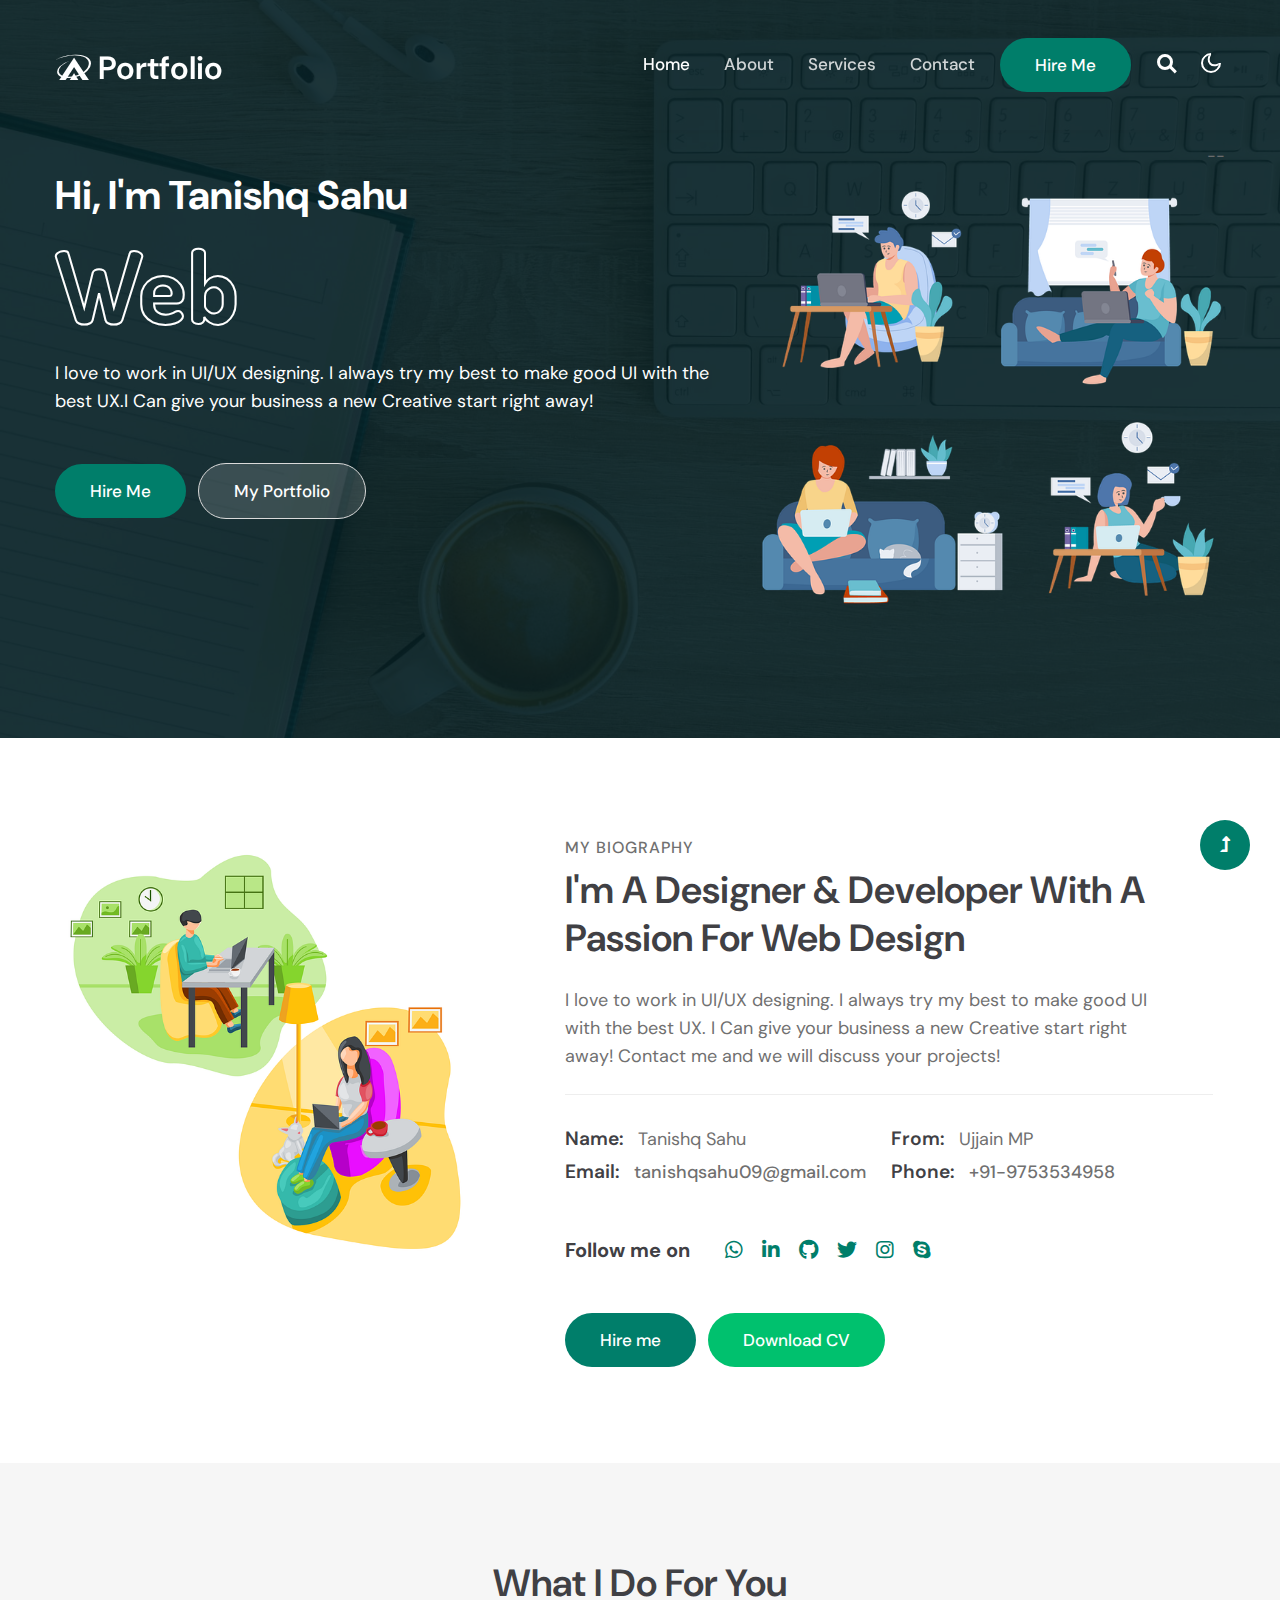
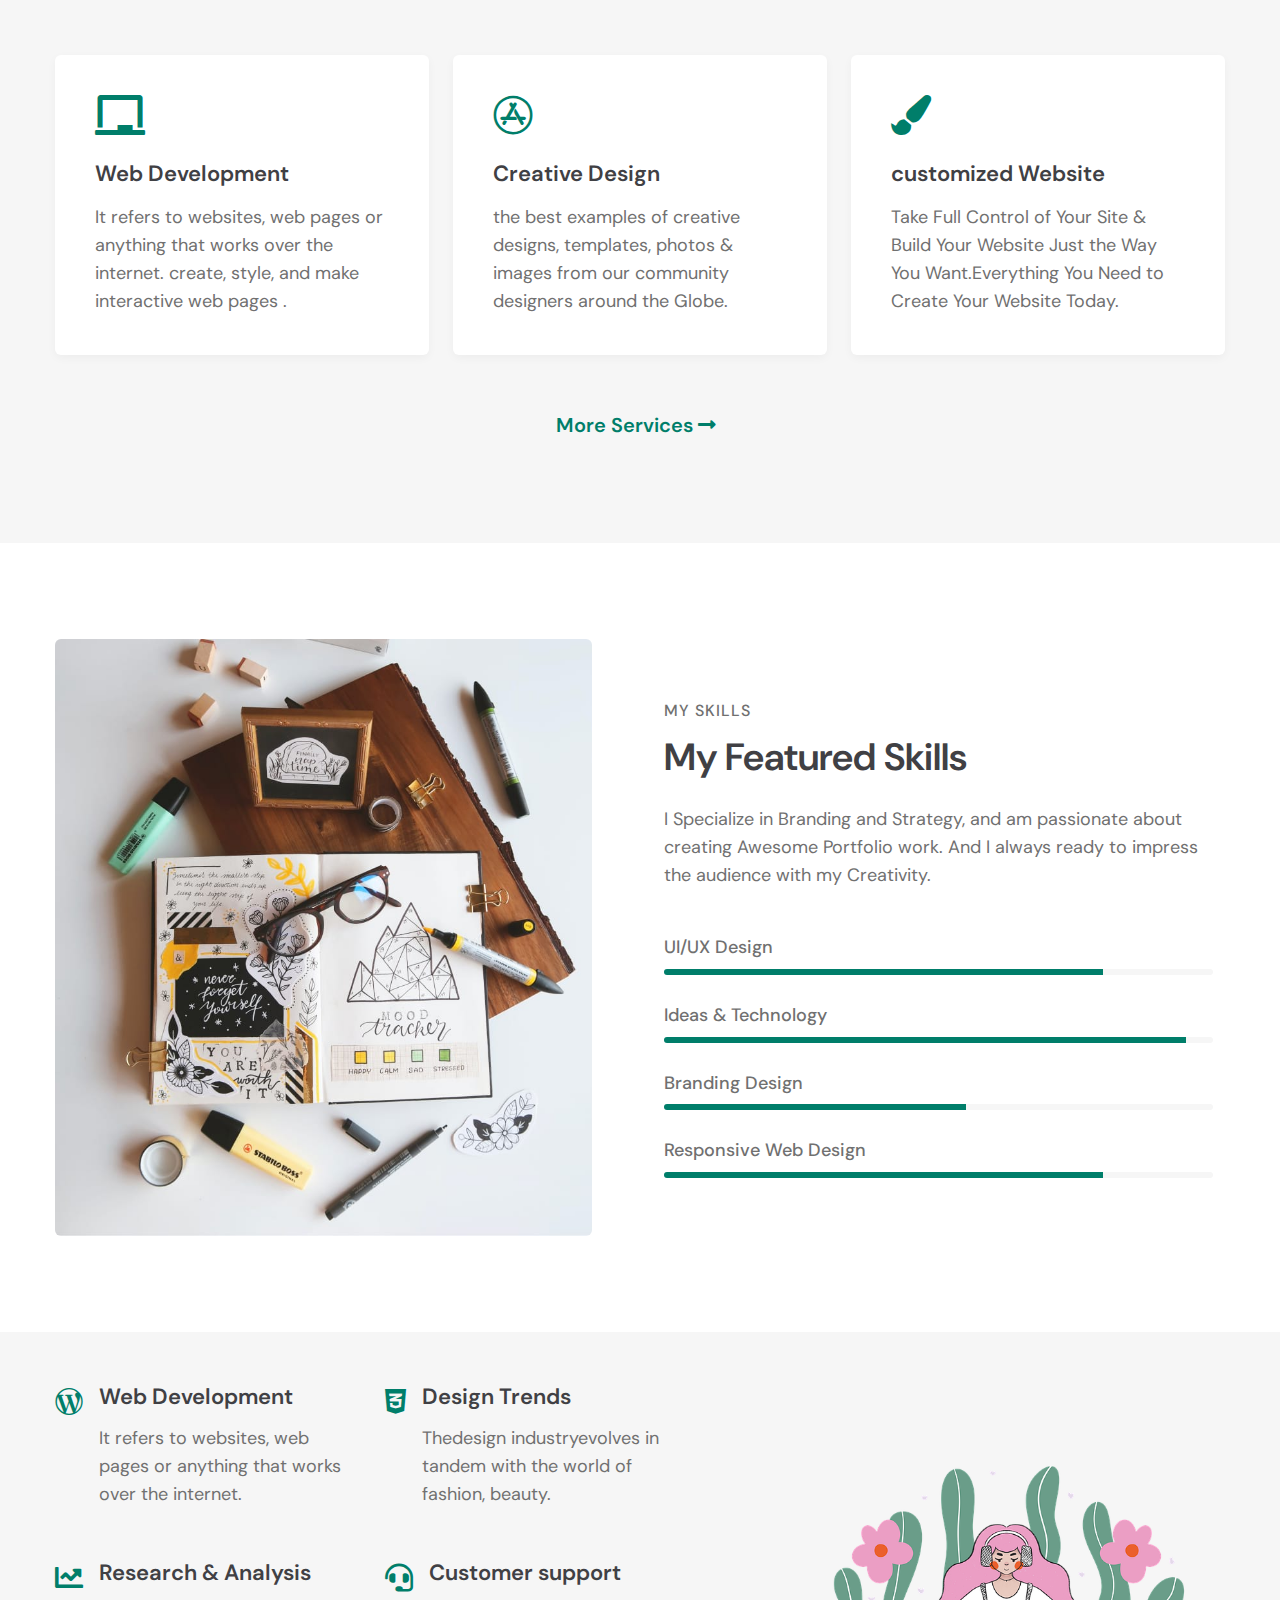
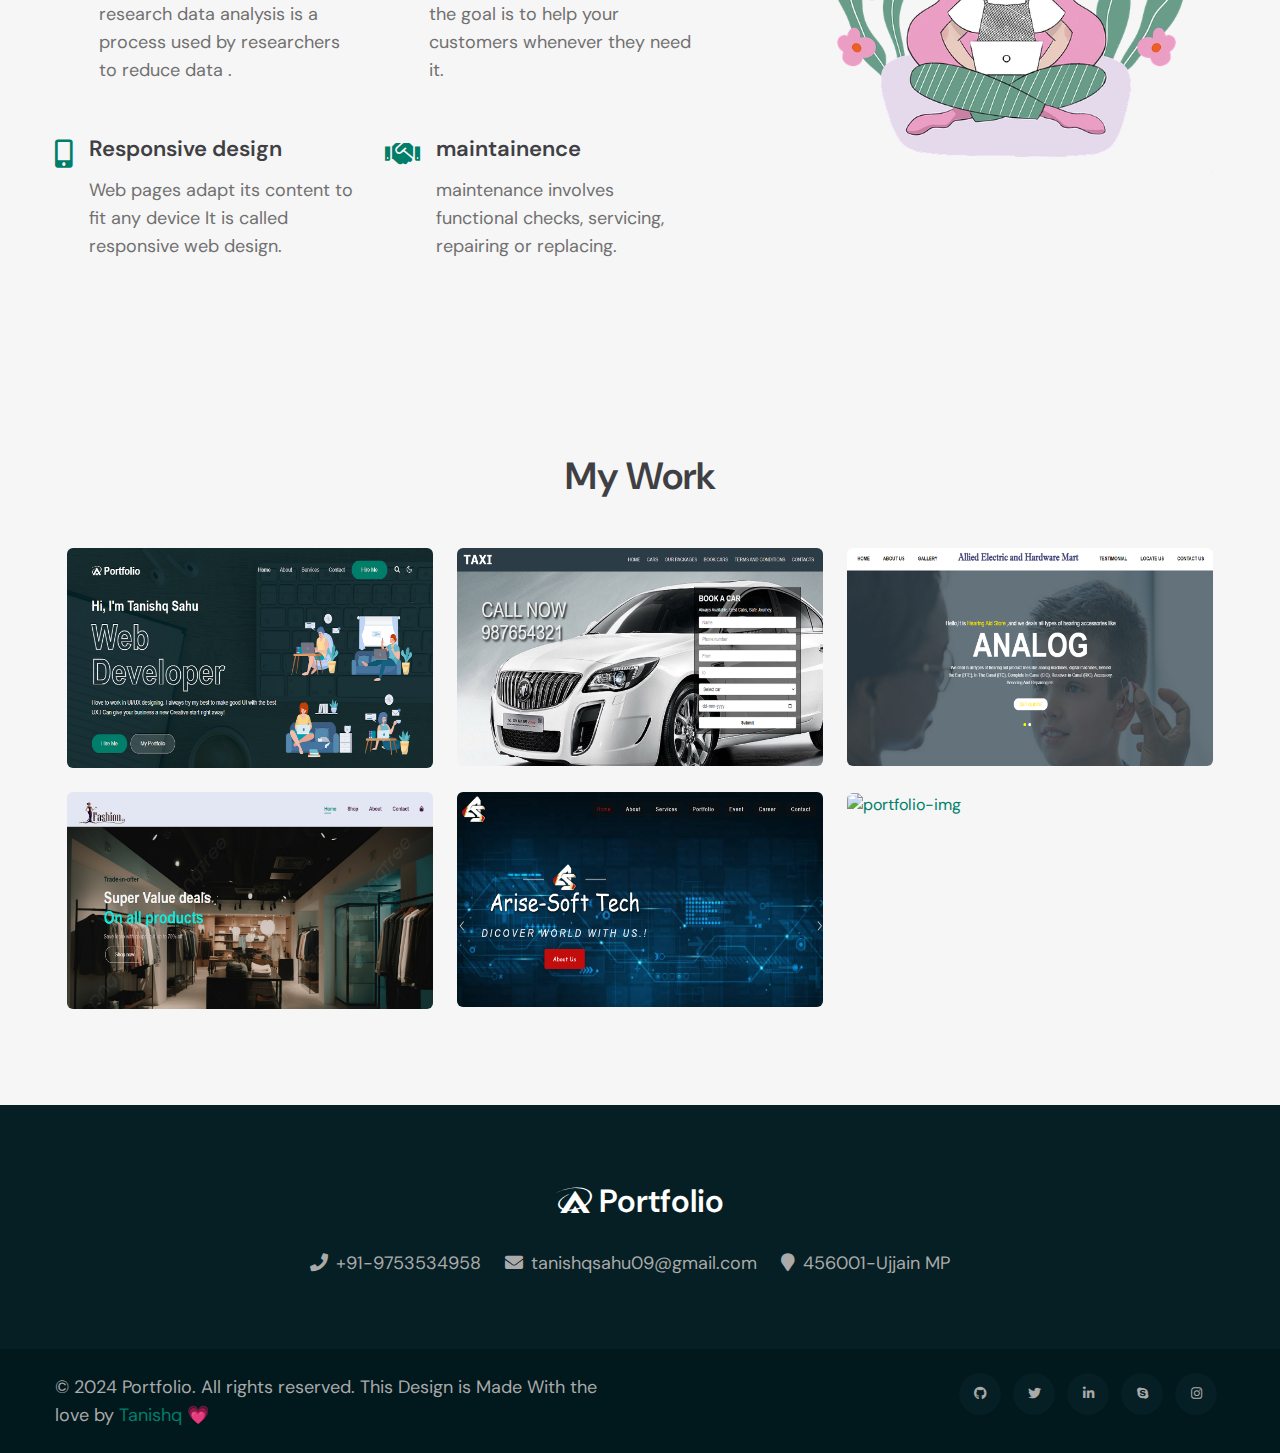
==== starter/index.html @ ec7590e4 "Add files via upload" ====
<!doctype html>
<html lang="en">

<head>
    <!-- Required meta tags -->
    <meta charset="utf-8">
    <meta name="viewport" content="width=device-width, initial-scale=1, shrink-to-fit=no">
    <title>Tanishq's Portfolio</title>

    <!-- google-fonts -->
    <link href="//fonts.googleapis.com/css2?family=Dosis:wght@300;400;500;600;800&display=swap" rel="stylesheet">
    <link href="//fonts.googleapis.com/css2?family=DM+Sans:wght@400;500;700&display=swap" rel="stylesheet">
    <!-- //google-fonts -->

    <!-- Template CSS Style link -->
    <link rel="stylesheet" href="assets/css/style-liberty.css">

</head>

<body>


    <!--header-->
    <header id="site-header" class="fixed-top">
        <div class="container">
            <nav class="navbar navbar-expand-lg stroke">
                <h1>
                    <a class="navbar-brand" href="index.html">
                        <i class="fab fa-asymmetrik"></i> Portfolio
                    </a>
                </h1>
                <!-- if logo is image enable this   
            <a class="navbar-brand" href="#index.html">
                <img src="image-path" alt="Your logo" title="Your logo" style="height:35px;" />
            </a> -->
                <button class="navbar-toggler collapsed bg-gradient" type="button" data-bs-toggle="collapse"
                    data-bs-target="#navbarTogglerDemo02" aria-controls="navbarTogglerDemo02" aria-expanded="false"
                    aria-label="Toggle navigation">
                    <span class="navbar-toggler-icon fa icon-expand fa-bars"></span>
                    <span class="navbar-toggler-icon fa icon-close fa-times"></span>
                </button>

                <div class="collapse navbar-collapse" id="navbarTogglerDemo02">
                    <ul class="navbar-nav ms-lg-auto align-items-center">
                        <li class="nav-item active">
                            <a class="nav-link" href="index.html">Home <span class="sr-only">(current)</span></a>
                        </li>
                        <li class="nav-item">
                            <a class="nav-link" href="about.html">About</a>
                        </li>
                        <li class="nav-item">
                            <a class="nav-link" href="services.html">Services</a>
                        </li>
                        <li class="nav-item">
                            <a class="nav-link" href="contact.html">Contact</a>
                        </li>

                        <!--/right-btn-->
                        <div class="header-btn mx-2">
                            <a class="btn btn-style btn-primary mr-lg-5" href="contact.html"> Hire Me</a>
                        </div>
                        <!--/right-btn-->

                    </ul>
                </div>

                <!-- search -->
                <ul class="cd-header-buttons px-lg-2">
                    <li>
                    <a class="cd-search-trigger" href="#cd-search">
                        <span></span>
                    </a>
                    </li>
                </ul>
                <div id="cd-search" class="cd-search">
                    <form action="#url" method="post">
                        <input name="Search" type="search" placeholder="Click enter after typing...">
                    </form>
                </div>
                <!-- //search -->
                
                <!-- toggle switch for light and dark theme -->
                <div class="cont-ser-position">
                    <nav class="navigation">
                        <div class="theme-switch-wrapper">
                            <label class="theme-switch" for="checkbox">
                                <input type="checkbox" id="checkbox">
                                <div class="mode-container">
                                    <i class="gg-sun"></i>
                                    <i class="gg-moon"></i>
                                </div>
                            </label>
                        </div>
                    </nav>
                </div>
                <!-- //toggle switch for light and dark theme -->
            </nav>
        </div>
    </header>
    <!--//header-->




    <!-- banner section -->
    <section id="home" class="w3l-banner pt-5">
        <div class="container pt-lg-5 pt-md-4">
            <div class="row pt-lg-5 pt-4">
                <div class="col-lg-7 banner-info-grid pt-lg-0 pt-5">
                    <h1 class="mb-3">Hi, I'm Tanishq Sahu</h1>
                    <h3 class="mb-4"> <span class="typed-text"></span><span class="cursor">&nbsp</span> </h3>
                    <p>I love to work in UI/UX designing. I always try my best to make good UI with the best UX.I Can give your business a new Creative start right away!</p>
                    
                    <a class="btn btn-primary btn-style mt-5 me-2" href="contact.html"> Hire Me </a>
                    <a class="btn btn-style transparent-btn mt-5" href="#portfolio"> My Portfolio </a>
                    
                </div>
                <div class="col-lg-5 text-lg-end my-image mt-lg-0 mt-4">
                    --<img src="assets/images/141.webp" class="img-fluid" />
                </div>
            </div>
        </div>
    </section>
    <!-- //banner section -->


    <!-- About Section-->
    <section class="w3l-about py-5" id="about">
        <div class="container py-md-5 py-2">
            <div class="row w3l-row">
                <div class="col-lg-5 my-image pe-lg-5 mb-lg-0 mb-md-5 mb-4">
                    <img src="assets/images/142.webp" alt="" class="img-fluid">
                </div>
                <div class="col-lg-7 w3l-about-info px-lg-4 align-center">
                    <h6 class="w3l-title-small mb-1">My Biography</h6>
                    <h3 class="w3l-title-main mb-2">I'm a designer & developer with a passion for web design</h3>
                    <p class="my-4 pe-lg-5">I love to work in UI/UX designing. I always try my best to make good UI with the best UX. I Can give your business a new Creative start right away! Contact me and we will discuss your projects!</p>
                    <div class="my-info mt-4">
                        <div class="single-info"><span>Name:</span>
                            <p>Tanishq Sahu</p>
                        </div>
                        <div class="single-info"><span>From:</span>
                            <p>Ujjain MP</p>
                        </div>
                        <div class="single-info"><span>Email:</span>
                            <p><a href="mailto:tanishqsahu09@gmail.com">tanishqsahu09@gmail.com</a></p>
                        </div>
                        <div class="single-info"><span>Phone:</span>
                            <p><a href="tel:+91-9753534958">+91-9753534958</a></p>
                        </div>
                    </div>

                    <ul class="follow-social mt-lg-5 mt-4">
                        <li>
                            <h5 class="me-md-3">Follow me on </h5>
                        </li>

                        <li><a href="https://web.whatsapp.com/"><span class="fab fa-whatsapp"></span></a>
                        </li>

                        <li><a href="https://www.linkedin.com/in/tanishq-sahu-71a209279?utm_source=share&utm_campaign=share_via&utm_content=profile&utm_medium=android_app"><span class="fab fa-linkedin-in"></span></a>
                        </li>

                        <li><a href="https://github.com/Tanishq-0912"><span class="fab fa-github"></span></a></li>

                        <li><a href="https://twitter.com/"><span class="fab fa-twitter"></span></a></li>
                        <li><a href="https://instagram"><span class="fab fa-instagram"></span></a></li>
                        <li><a href="https://join.skype.com/invite/qGMIAzae7I2Z"><span class="fab me-2 fa-skype"></span></a></li>

                    </ul>
                    <div class="w3l-btn">
                        <a href="contact.html" class="btn btn-style btn-primary mt-lg-5 mt-4 me-md-2">Hire me</a>
                        <a href="https://drive.google.com/file/d/11IRJa2V_dCH_f4bfOFJYtR7kT5AvX9qg/view?usp=drive_link" class="btn btn-style btn-secondary mt-lg-5 mt-4">Download CV</a>
                    </div>
                </div>
            </div>
        </div>
    </section>
    <!-- //About Section-->


    <!-- Services Section -->
    <section class="about-section py-5">
        <div class="container py-lg-5 py-md-4 py-2">
            <div class="title-heading-w3 mx-auto text-center mb-sm-5 mb-4">
                <h3 class="w3l-title-main">What I do for you</h3>
            </div>
            <div class="row justify-content-center">
                <div class="col-lg-4 col-md-6">
                    <div class="about-single">
                        <div class="about-icon mb-4">
                            <i class="fas fa-chalkboard"></i>
                        </div>
                        <div class="about-content">
                            <h5 class="mb-3"><a href="#url">Web Development</a></h5>
                            <p> It refers to websites, web pages or anything that works over the internet. create, style, and make interactive web pages .</p>
                        </div>
                    </div>
                </div>
                <div class="col-lg-4 col-md-6 mt-md-0 mt-3">
                    <div class="about-single">
                        <div class="about-icon mb-4">
                            <i class="fab fa-app-store"></i>
                        </div>
                        <div class="about-content">
                            <h5 class="mb-3"><a href="#url"> Creative Design</a></h5>
                            <p>the best examples of creative designs, templates, photos & images from our community designers around the Globe.</p>
                        </div>
                    </div>
                </div>
                <div class="col-lg-4 col-md-6 mt-lg-0 mt-3">
                    <div class="about-single">
                        <div class="about-icon mb-4">
                            <i class="fas fa-paint-brush"></i>
                        </div>
                        <div class="about-content">
                            <h5 class="mb-3"><a href="#url"> customized Website</a></h5>
                            <p>Take Full Control of Your Site & Build Your Website Just the Way You Want.Everything You Need to Create Your Website Today.</p>
                        </div>
                    </div>
                </div>
            </div>

            <div class="w3l-btn text-center">
                <a href="services.html" class="btn btn-border mt-lg-5 mt-4 me-2">
                    More services <span class="fas fa-long-arrow-alt-right"></span></a>
            </div>
        </div>
    </section>
    <!-- //Services Section -->





    <section class="w3l-skills py-5" id="skills">
        <div class="container py-lg-5 py-md-4 py-3">
            <div class="row">
                <div class="col-lg-6 pe-lg-5">
                    <img src="assets/images/about1.jpg" alt="" class="img-fluid">
                </div>
                <div class="col-lg-6 mt-lg-0 mt-5 w3l-content-6 px-lg-4 align-self-center">
                    <h6 class="w3l-title-small mb-2">My skills</h6>
                    <h3 class="w3l-title-main">My Featured skills</h3>
                    <p class="mt-4">I Specialize in Branding and Strategy, and am passionate about creating Awesome
                        Portfolio work. And I always ready to impress the audience with my Creativity. </p>
                    <div class="progress-info mt-5">
                        <h6 class="progress-tittle">UI/UX Design</h6>
                        <div class="progress">
                            <div class="progress-bar progress-bar-striped" role="progressbar" style="width: 80%" aria-valuenow="80" aria-valuemin="0" aria-valuemax="100">
                            </div>
                        </div>
                    </div>
                    <div class="progress-info">
                        <h6 class="progress-tittle">Ideas &amp; Technology
                        </h6>
                        <div class="progress">
                            <div class="progress-bar progress-bar-striped" role="progressbar" style="width: 95%" aria-valuenow="95" aria-valuemin="0" aria-valuemax="100">
                            </div>
                        </div>
                    </div>
                    <div class="progress-info">
                        <h6 class="progress-tittle">Branding Design</h6>
                        <div class="progress">
                            <div class="progress-bar progress-bar-striped" role="progressbar" style="width: 55%" aria-valuenow="55" aria-valuemin="0" aria-valuemax="100">
                            </div>
                        </div>
                    </div>
                    <div class="progress-info mb-0">
                        <h6 class="progress-tittle">Responsive Web Design</h6>
                        <div class="progress">
                            <div class="progress-bar progress-bar-striped" role="progressbar" style="width: 80%" aria-valuenow="80" aria-valuemin="0" aria-valuemax="100">
                            </div>
                        </div>
                    </div>
                </div>
            </div>
        </div>
    </section>


    <!-- Why Choose Us Section-->
    <section class="w3l-whychooseus pt-5" id="about1">
        <div class="container pt-lg-0 pt-md-4 pt-2">
            <div class="row align-items-center">
                <div class="col-lg-7 pe-lg-5 align-items-center">
                    <div class="row two-grids">
                        <div class="col-sm-6 grids_info d-flex">
                            <i class="fab fa-wordpress-simple"></i>
                            <div class="detail ms-3">
                                <h4 class="w3l-subtitle">Web Development</h4>
                                <p>It refers to websites, web pages or anything that works over the internet.
                                </p>
                            </div>
                        </div>
                        <div class="col-sm-6 grids_info d-flex mt-sm-0 mt-4">
                            <i class="fab fa-css3-alt"></i>
                            <div class="detail ms-3">
                                <h4 class="w3l-subtitle">Design Trends</h4>
                                <p>Thedesign industryevolves in tandem with the world of fashion, beauty.
                                </p>
                            </div>
                        </div>
                        <div class="col-sm-6 grids_info d-flex mt-md-5 mt-4">
                            <i class="fas fa-chart-line"></i>
                            <div class="detail ms-3">
                                <h4 class="w3l-subtitle">Research & Analysis</h4>
                                <p>research data analysis is a process used by researchers to reduce data . 
                                </p>
                            </div>
                        </div>
                        <div class="col-sm-6 grids_info d-flex mt-md-5 mt-4">
                            <i class="fas fa-headset"></i>
                            <div class="detail ms-3">
                                <h4 class="w3l-subtitle">Customer support</h4>
                                <p> the goal is to help your customers whenever they need it.
                                </p>
                            </div>
                        </div>
                        <div class="col-sm-6 grids_info d-flex mt-md-5 mt-4">
                            <i class="fas fa-mobile-alt"></i>
                            <div class="detail ms-3">
                                <h4 class="w3l-subtitle">Responsive design</h4>
                                <p>Web pages adapt its content to fit any device It is called responsive web design.
                                </p>
                            </div>
                        </div>
                        <div class="col-sm-6 grids_info d-flex mt-md-5 mt-4">
                            <i class="fas fa-handshake"></i>
                            <div class="detail ms-3">
                                <h4 class="w3l-subtitle">maintainence</h4>
                                <p>maintenance involves functional checks, servicing, repairing or replacing.
                                </p>
                            </div>
                        </div>
                    </div>
                </div>
                <div class="col-lg-5 ps-lg-5 my-image mt-lg-0 mt-4">
                    <img src="assets/images/143.webp" alt="" class="img-fluid">
                </div>

            </div>
        </div>
    </section>
    <!-- //Why Choose Us Section-->



    
    <!-- Stats Section-
    <section class="w3l-stats-section py-5" id="stats">
        <div class="container py-lg-5 py-md-4 py-2">
            <div class="w3l-stats-inner-inf py-lg-4">
                <div class="row stats-con text-center">
                    <div class="col-lg-3 col-6 stats_info counter_grid">
                        <p class="counter"> 1500 </p>
                        <h3>Finished Projects</h3>
                    </div>
                    <div class="col-lg-3 col-6 stats_info counter_grid">
                        <p class="counter"> 2500 </p>
                        <h3>Working Hours</h3>
                    </div>
                    <div class="col-lg-3 col-6 stats_info counter_grid mt-lg-0 mt-sm-5 mt-5">
                        <p class="counter"> 1280 </p>
                        <h3>Online Support</h3>
                    </div>
                    <div class="col-lg-3 col-6 stats_info counter_grid mt-lg-0 mt-sm-5 mt-5">
                        <p class="counter"> 3020 </p>
                        <h3>Happy Customers</h3>
                    </div>

                </div>
            </div>
        </div>
    </section>
    < //Stats Section-->


    <!-- portfolio -->
    <section class="w3-gallery py-5" id="portfolio">
        <div class="container py-lg-5 py-md-4 py-2">
            <div class="title-heading-w3 mx-auto text-center mb-sm-5 mb-4">
                <h3 class="w3l-title-main mb-2">My Work</h3>
            </div>
            <div class="row portfolio-area clearfix p-0 m-0">
                <div class="col-lg-4 col-md-6 portfolio-item2 content" data-id="id-1" data-type="cat-item-1">
                    <span class="image-block">
                        <a class="image-zoom" href="assets/images/Screenshot (222).png" data-gal="prettyPhoto[gallery]">
                            <div class="content-overlay"></div>
                            <img src="assets/images/Screenshot (222).png" class="img-fluid w3layouts agileits" alt="portfolio-img" href="#">
                            <div class="content-details fadeIn-bottom">
                                <h3 class="content-title">Portfolio</h3>
                                <p class="content-text">Tanishq's Portfolio</p>
                            </div>
                        </a>
                    </span>
                </div>
                <div class="col-lg-4 col-md-6 portfolio-item2 content mt-md-0 mt-4" data-id="id-2" data-type="cat-item-2">
                    <span class="image-block">
                        <a class="image-zoom" href="assets/images/Screenshot (223).png" data-gal="prettyPhoto[gallery]">
                            <div class="content-overlay"></div>
                            <img src="assets/images/Screenshot (223).png" class="img-fluid w3layouts agileits" alt="portfolio-img">
                            <div class="content-details fadeIn-bottom">
                                <h3 class="content-title">Taxi</h3>
                                <p class="content-text">Book Your Taxi from Your Phone </p>
                            </div>
                        </a>
                    </span>
                </div>
                <div class="col-lg-4 col-md-6 portfolio-item2 content mt-lg-0 mt-4" data-id="id-3" data-type="cat-item-3">
                    <span class="image-block">
                        <a class="image-zoom" href="assets/images/Screenshot (224).png" data-gal="prettyPhoto[gallery]" href="https://hearing-aid-store.netlify.app/">
                            <div class="content-overlay"></div>
                            <img src="assets/images/Screenshot (224).png" class="img-fluid w3layouts agileits" alt="portfolio-img" href="https://hearing-aid-store.netlify.app/">
                            <div class="content-details fadeIn-bottom">
                                <h3 class="content-title">Analog</h3>
                                <p class="content-text">Allied Electric & Hardware Mart </p>
                            </div>
                        </a>
                    </span>
                </div>
                <div class="col-lg-4 col-md-6 portfolio-item2 content mt-4" data-id="id-4" data-type="cat-item-4">
                    <span class="image-block">
                        <a class="image-zoom" href="assets/images/Screenshot (225).png" data-gal="prettyPhoto[gallery]">
                            <div class="content-overlay"></div>
                            <img src="assets/images/Screenshot (225).png" class="img-fluid w3layouts agileits" alt="portfolio-img">
                            <div class="content-details fadeIn-bottom">
                                <h3 class="content-title">Fashion</h3>
                                <p class="content-text">'Fashion' Where You Can Find the Fashion</p>
                            </div>
                        </a>
                    </span>
                </div>
                <div class="col-lg-4 col-md-6 portfolio-item2 content mt-4" data-id="id-5" data-type="cat-item-5">
                    <span class="image-block">
                        <a class="image-zoom" href="assets/images/Screenshot (227).png" data-gal="prettyPhoto[gallery]">
                            <div class="content-overlay"></div>
                            <img src="assets/images/Screenshot (227).png" class="img-fluid w3layouts agileits" alt="portfolio-img">
                            <div class="content-details fadeIn-bottom">
                                <h3 class="content-title">Tech</h3>
                                <p class="content-text">Arise-Soft-Tech & Multmedia & Pvt.Ltd</p>
                            </div>
                        </a>
                    </span>
                </div>
                <div class="col-lg-4 col-md-6 portfolio-item2 content mt-4" data-id="id-7" data-type="cat-item-6">
                    <span class="image-block">
                        <a class="image-zoom" href="assets/images/Screenshot (229).png" data-gal="prettyPhoto[gallery]">
                            <div class="content-overlay"></div>
                            <img src="assets/images/Screenshot (230).png" class="img-fluid w3layouts agileits" alt="portfolio-img">
                            <div class="content-details fadeIn-bottom">
                                <h3 class="content-title">Portfolio </h3>
                                <p class="content-text">My Portfolio</p>
                            </div>
                        </a>
                    </span>
                </div>
            </div>
            <!--end portfolio-area -->
        </div>
        <!-- //gallery container -->
    </section>
    <!-- //portfolio -->


    <!--/brands--
    <section class="w3l-brands py-md-5 py-4">
        <div class="container py-lg-2">
            <div class="align-items-center">
                <div id="owl-demo" class="owl-carousel owl-theme">
                    <div class="item">
                        <img src="assets/images/logo1.png" class="img-fluid" alt="Brand">
                    </div>
                    <div class="item">
                        <img src="assets/images/logo2.png" class="img-fluid" alt="Brand">
                    </div>

                    <div class="item">
                        <img src="assets/images/logo3.png" class="img-fluid" alt="Brand">
                    </div>

                    <div class="item">
                        <img src="assets/images/logo4.png" class="img-fluid" alt="Brand">
                    </div>

                    <div class="item">
                        <img src="assets/images/logo5.png" class="img-fluid" alt="Brand">
                    </div>

                    <div class="item">
                        <img src="assets/images/logo1.png" class="img-fluid" alt="Brand">
                    </div>
                    <div class="item">
                        <img src="assets/images/logo2.png" class="img-fluid" alt="Brand">
                    </div>

                    <div class="item">
                        <img src="assets/images/logo3.png" class="img-fluid" alt="Brand">
                    </div>

                    <div class="item">
                        <img src="assets/images/logo4.png" class="img-fluid" alt="Brand">
                    </div>
                </div>
            </div>
        </div>
    </section>
     //brands -->



     <!-- footer -->
     <footer class="text-center">
        <div class="footer py-5">
            <div class="container py-md-4">
                <div clss="footer-logo">
                    <a class="logo" href="index.html">
                        <i class="fab fa-asymmetrik"></i> Portfolio
                    </a>
                </div>
                <div class="footer-contact-info mt-4">
                    <ul>
                        <li>
                            <a href="tel:+91-9753534958" class="contact-text-sub">
                                <span class="fas fa-phone me-2"></span>+91-9753534958</a>
                        </li>
                        <li>
                            <a href="mailto:tanishqsahu09@gmail.com" class="contact-text-sub">
                                <span class="fas fa-envelope me-2"></span>tanishqsahu09@gmail.com </a>
                        </li>
                        <li>
                            <p class="contact-text-sub"> 
                                <span class="fas fa-map-marker me-2"></span>456001-Ujjain MP</p>
                        </li>
                    </ul>
                </div>
            </div>
        </div>
        <div class="container py-4">
            <div class="row footer-grids">
                <div class="col-lg-6 copyright text-lg-start text-center align-center">
                    <p>© 2024 Portfolio. All rights reserved. This Design is Made With the love by <a href="index.html"> Tanishq 💗</a> </p>
                </div>
                <div class="col-lg-6 text-lg-end text-center mt-lg-0 mt-4">
                    <div class="social">
                        <ul>
                            <li><a href="https://github.com/Tanishq-0912"><span class="fab me-2 fa-github"></span></a></li>
                            <li><a href="https://twitter.com//"><span class="fab me-2 fa-twitter"></span></a></li>
                            <li><a href="https://www.linkedin.com/in/tanishq-sahu-71a209279?utm_source=share&utm_campaign=share_via&utm_content=profile&utm_medium=android_app"><span class="fab me-2 fa-linkedin-in"></span></a></li>
                            <li><a href="https://join.skype.com/invite/qGMIAzae7I2Z"><span class="fab me-2 fa-skype"></span></a></li>
                            <li><a href="https://instagram//"><span class="fab me-2 fa-instagram"></span></a></li>
                        </ul>
                    </div>
                </div>
            </div>
        </div>
    </footer>
    <!-- //footer -->



    <!-- Js scripts -->
    <!-- move top -->
    <button onclick="topFunction()" id="movetop" title="Go to top">
        <span class="fas fa-level-up-alt" aria-hidden="true"></span>
    </button>
    <script>
        // When the user scrolls down 20px from the top of the document, show the button
        window.onscroll = function () {
            scrollFunction()
        };

        function scrollFunction() {
            if (document.body.scrollTop > 20 || document.documentElement.scrollTop > 20) {
                document.getElementById("movetop").style.display = "block";
            } else {
                document.getElementById("movetop").style.display = "none";
            }
        }

        // When the user clicks on the button, scroll to the top of the document
        function topFunction() {
            document.body.scrollTop = 0;
            document.documentElement.scrollTop = 0;
        }
    </script>
    <!-- //move top -->

    <!-- common jquery plugin -->
    <script src="assets/js/jquery-3.3.1.min.js"></script>
    <!-- //common jquery plugin -->

    <!-- theme switch js (light and dark)-->
    <script src="assets/js/theme-change.js"></script>
    <!-- //theme switch js (light and dark)-->

    <!--search-bar-->
    <script src="assets/js/search.js"></script>
    <!--//search-bar-->

    <!--/stats-number-counter-->
    <script src="assets/js/jquery.waypoints.min.js"></script>
    <script src="assets/js/jquery.countup.js"></script>
    <script>
        $('.counter').countUp();

    </script>
    <!--//stats-number-counter-->

    <!--/owlcarousel-->
    <script src="assets/js/owl.carousel.js"></script>
    <!-- //brands-->
    <script>
        $(document).ready(function() {
            $("#owl-demo").owlCarousel({
                loop: true,
                autoplay: true,
                autoplaySpeed: 1500,
                nav: false,
                responsiveClass: true,
                responsive: {
                    0: {
                        items: 2,
                        nav: false
                    },
                    568: {
                        items: 3,
                        nav: false
                    },
                    768: {
                        items: 4,
                        nav: false
                    }
                }
            })
        })

    </script>
    <!-- //brands-->

    <!-- /typig-text-->
    <script>
        const typedTextSpan = document.querySelector(".typed-text");
        const cursorSpan = document.querySelector(".cursor");

        const textArray = ["Web Designer", "Web Developer", "Freelancer"];
        const typingDelay = 200;
        const erasingDelay = 10;
        const newTextDelay = 100; // Delay between current and next text
        let textArrayIndex = 0;
        let charIndex = 0;

        function type() {
            if (charIndex < textArray[textArrayIndex].length) {
                if (!cursorSpan.classList.contains("typing")) cursorSpan.classList.add("typing");
                typedTextSpan.textContent += textArray[textArrayIndex].charAt(charIndex);
                charIndex++;
                setTimeout(type, typingDelay);
            } else {
                cursorSpan.classList.remove("typing");
                setTimeout(erase, newTextDelay);
            }
        }

        function erase() {
            if (charIndex > 0) {
                // add class 'typing' if there's none
                if (!cursorSpan.classList.contains("typing")) {
                    cursorSpan.classList.add("typing");
                }
                typedTextSpan.textContent = textArray[textArrayIndex].substring(0, 0);
                charIndex--;
                setTimeout(erase, erasingDelay);
            } else {
                cursorSpan.classList.remove("typing");
                textArrayIndex++;
                if (textArrayIndex >= textArray.length) textArrayIndex = 0;
                setTimeout(type, typingDelay);
            }
        }

        document.addEventListener("DOMContentLoaded", function () { // On DOM Load initiate the effect
            if (textArray.length) setTimeout(type, newTextDelay + 250);
        });
    </script>
    <!-- //typig-text-->


    <!-- jQuery-Photo-filter-lightbox-portfolio-plugin -->
    <script src="assets/js/jquery-1.7.2.js"></script>
    <script src="assets/js/jquery.quicksand.js"></script>
    <script src="assets/js/script.js"></script>
    <script src="assets/js/jquery.prettyPhoto.js"></script>
    <!-- //jQuery-Photo-filter-lightbox-portfolio-plugin -->

    <!-- MENU-JS -->
    <script>
        $(window).on("scroll", function () {
            var scroll = $(window).scrollTop();

            if (scroll >= 80) {
                $("#site-header").addClass("nav-fixed");
            } else {
                $("#site-header").removeClass("nav-fixed");
            }
        });

        //Main navigation Active Class Add Remove
        $(".navbar-toggler").on("click", function () {
            $("header").toggleClass("active");
        });
        $(document).on("ready", function () {
            if ($(window).width() > 991) {
                $("header").removeClass("active");
            }
            $(window).on("resize", function () {
                if ($(window).width() > 991) {
                    $("header").removeClass("active");
                }
            });
        });
    </script>
    <!-- //MENU-JS -->

    <!-- disable body scroll which navbar is in active -->
    <script>
        $(function () {
            $('.navbar-toggler').click(function () {
                $('body').toggleClass('noscroll');
            })
        });
    </script>
    <!-- //disable body scroll which navbar is in active -->

    <!--bootstrap-->
    <script src="assets/js/bootstrap.min.js"></script>
    <!-- //bootstrap-->
    <!-- //Js scripts -->

</body>

</html>
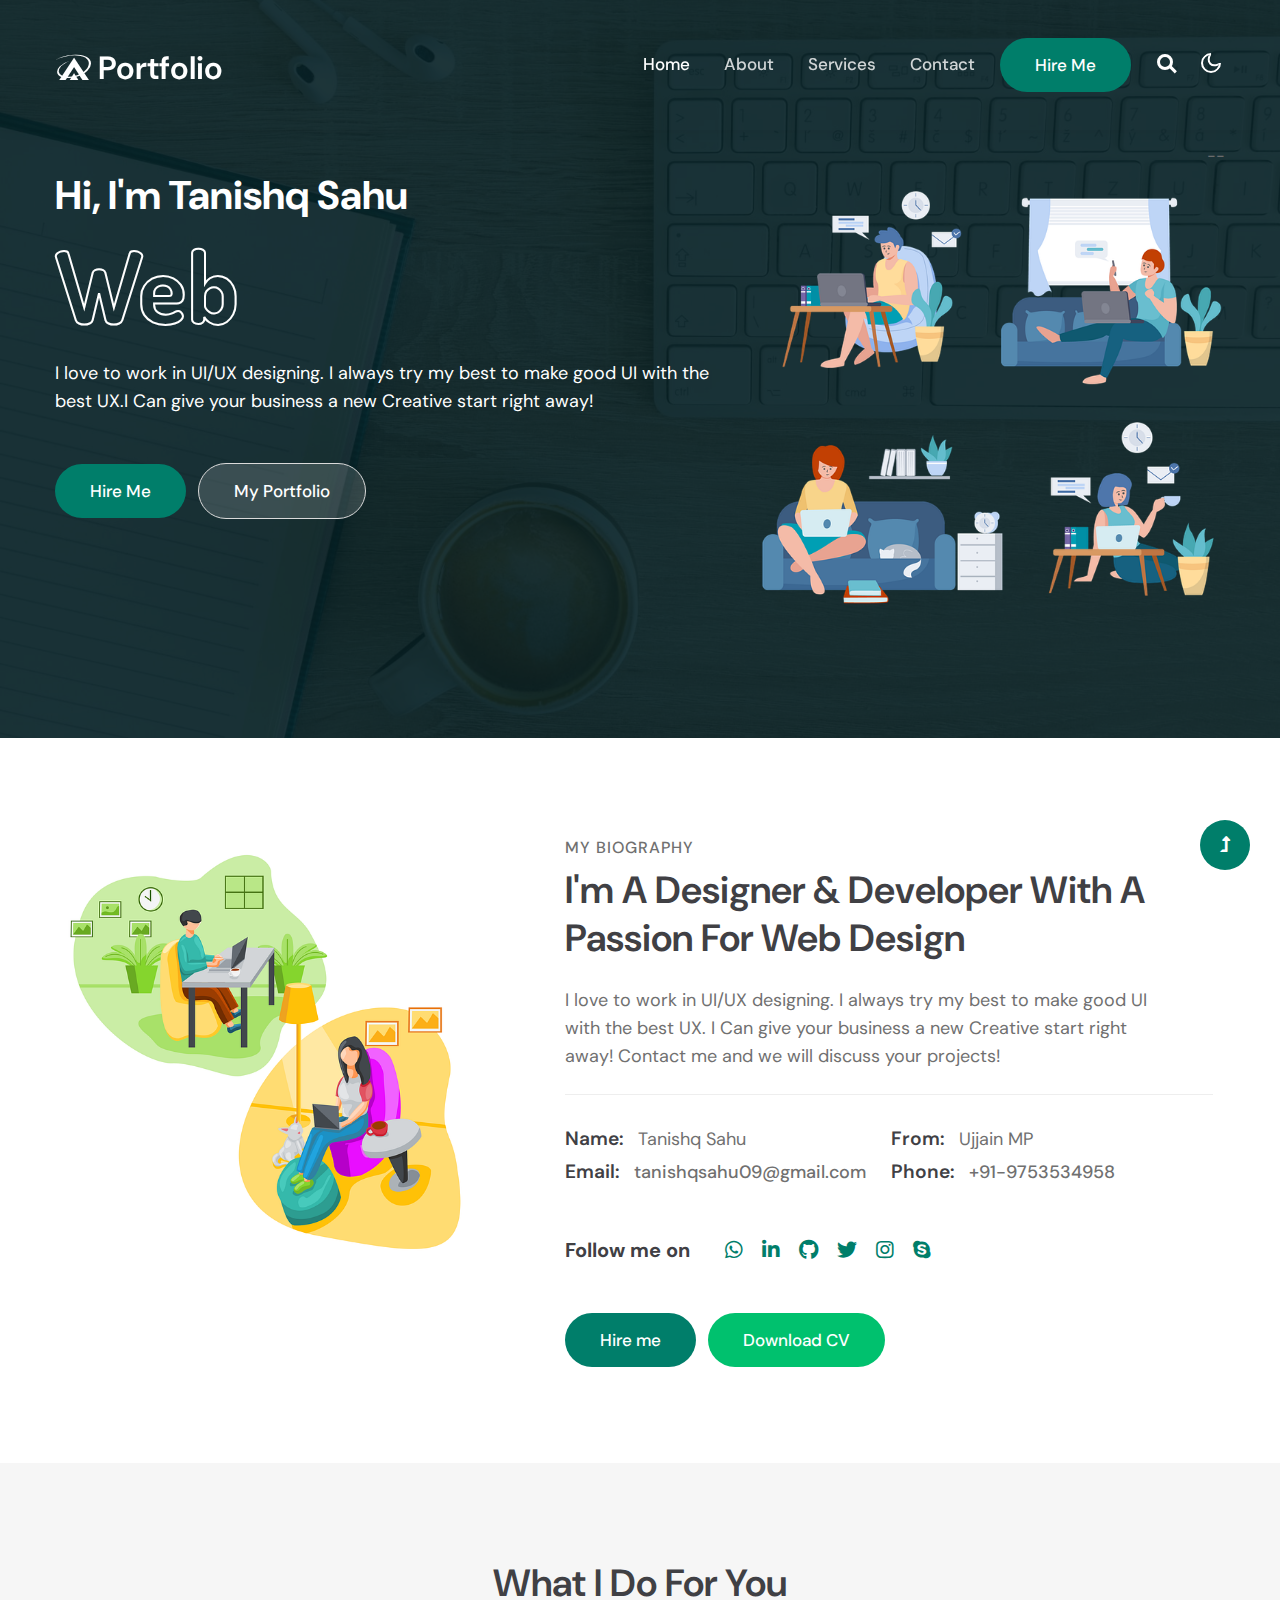
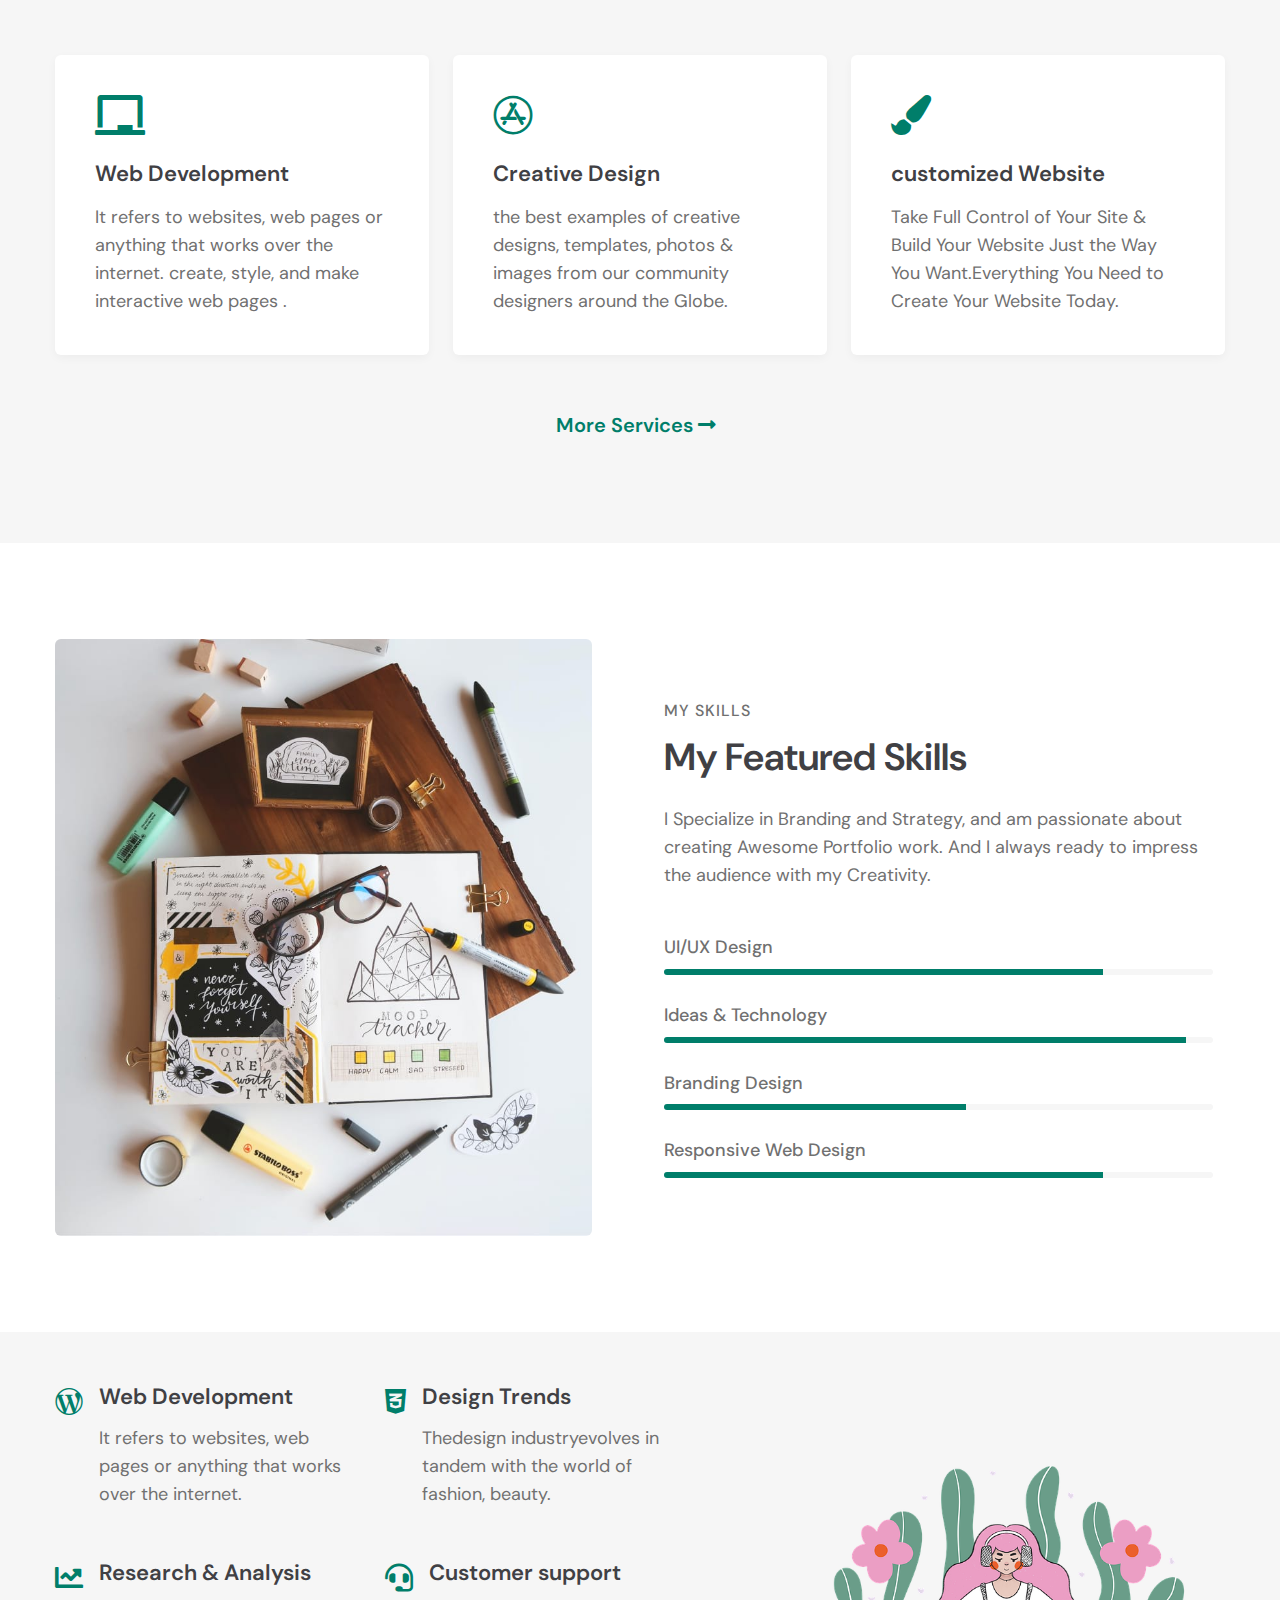
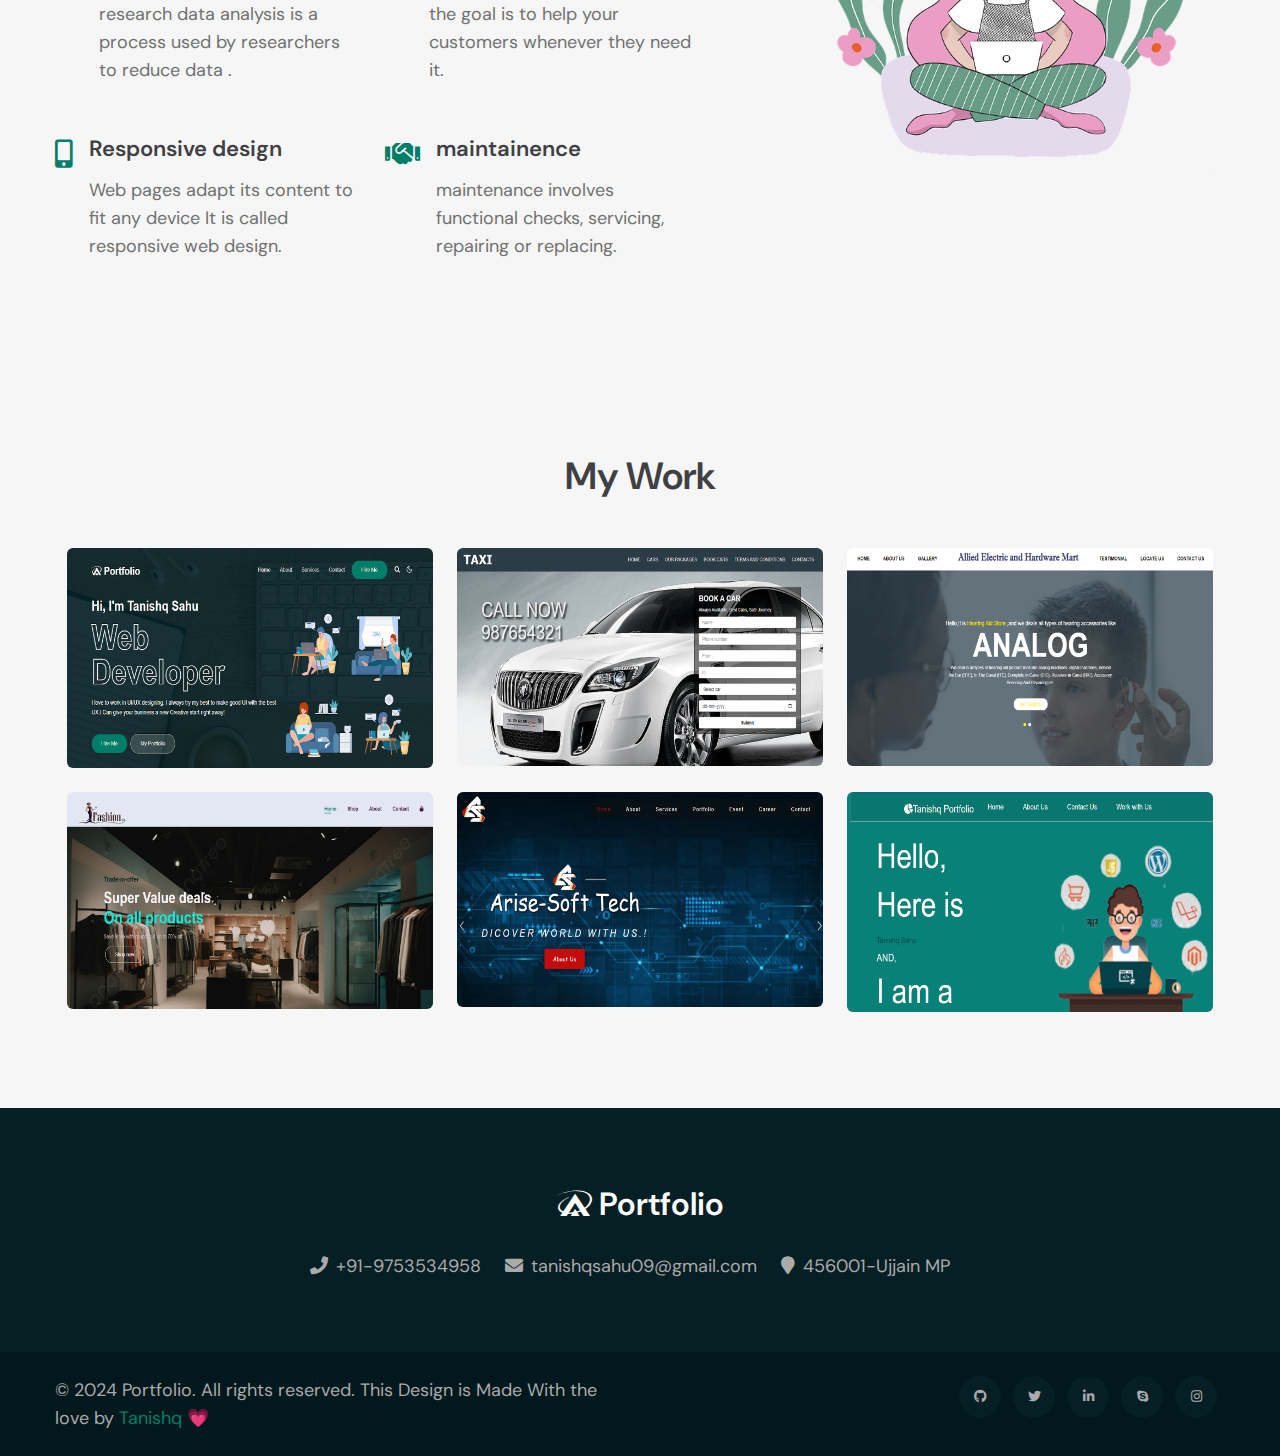
==== commit 6afbd9f6: "Update index.html" ====
--- a/starter/index.html
+++ b/starter/index.html
@@ -448,7 +448,7 @@
                     <span class="image-block">
                         <a class="image-zoom" href="assets/images/Screenshot (229).png" data-gal="prettyPhoto[gallery]">
                             <div class="content-overlay"></div>
-                            <img src="assets/images/Screenshot (230).png" class="img-fluid w3layouts agileits" alt="portfolio-img">
+                            <img src="assets/images/Screenshot (229).png" class="img-fluid w3layouts agileits" alt="portfolio-img">
                             <div class="content-details fadeIn-bottom">
                                 <h3 class="content-title">Portfolio </h3>
                                 <p class="content-text">My Portfolio</p>
@@ -740,4 +740,4 @@
 
 </body>
 
-</html>+</html>
